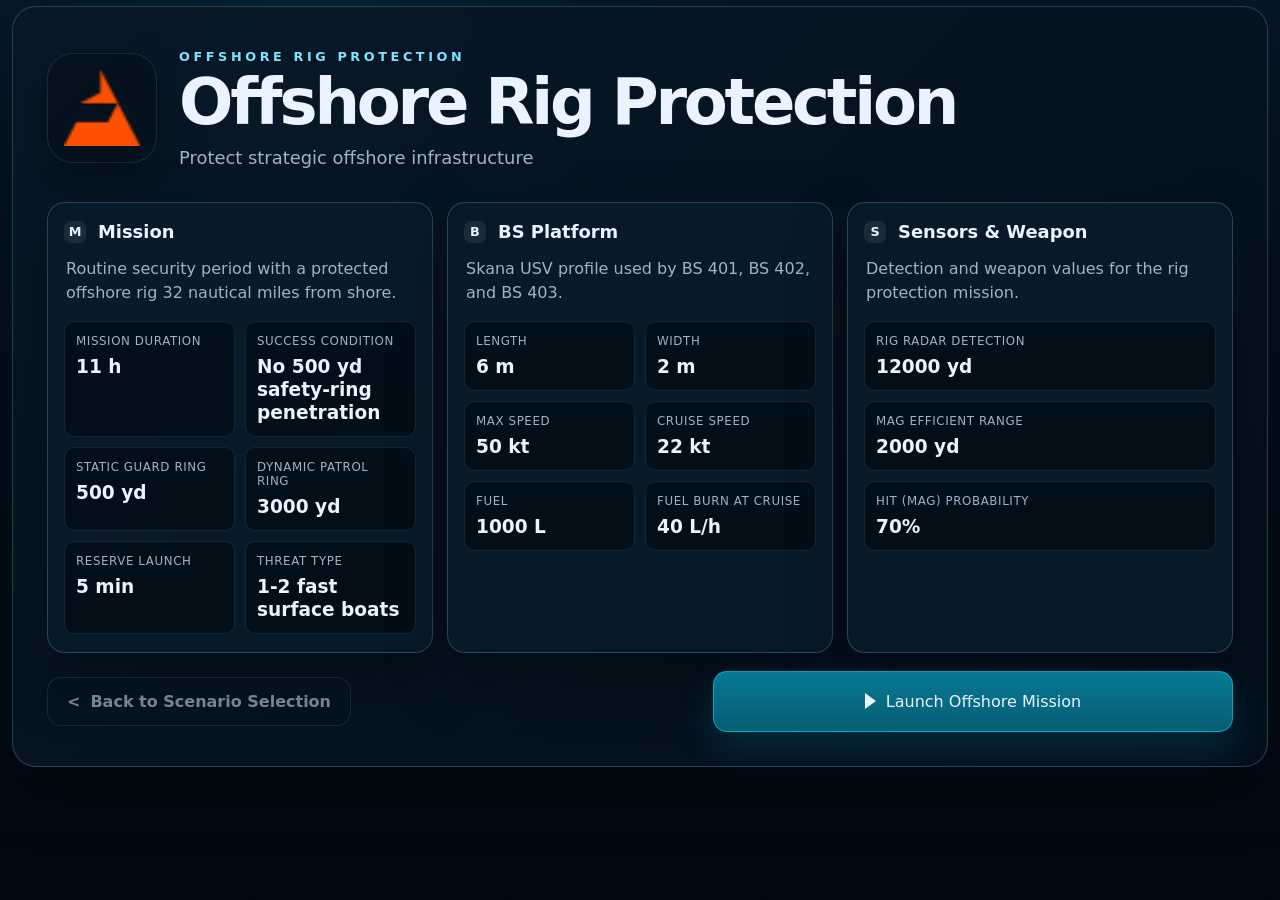
==== index.html @ 918a31ff "full project" ====
<!doctype html>
<html lang="en">
<head>
  <meta charset="utf-8" />
  <meta name="viewport" content="width=device-width, initial-scale=1" />
  <title>Skana - Admiral's Rig Protection Senario</title>
  <link rel="icon" href="assets/favicon.ico" sizes="any" />
  <link rel="icon" type="image/png" href="assets/favicon.png" />
  <link rel="stylesheet" href="css/styles.css" />
</head>
<body class="landing-page">
  <main class="shell shell-large">
    <section class="hero-panel">
      <div class="hero-head">
        <div class="logo-card">
          <img src="assets/logo.png" alt="Skana logo" />
        </div>
        <div>
          <p class="eyebrow">Offshore Rig Protection</p>
          <h1>Offshore Rig Protection</h1>
          <p class="subtitle">Protect strategic offshore infrastructure</p>
        </div>
      </div>

      <section class="cards-grid landing-grid">
        <article class="info-card">
          <div class="card-title"><span class="title-mark">M</span><h2>Mission</h2></div>
          <p class="card-copy">Routine security period with a protected offshore rig 32 nautical miles from shore.</p>
          <div class="stats-grid mission-stats">
            <div class="stat"><span>Mission duration</span><strong>11 h</strong></div>
            <div class="stat"><span>Success condition</span><strong>No 500 yd safety-ring penetration</strong></div>
            <div class="stat"><span>Static guard ring</span><strong>500 yd</strong></div>
            <div class="stat"><span>Dynamic patrol ring</span><strong>3000 yd</strong></div>
            <div class="stat"><span>Reserve launch</span><strong>5 min</strong></div>
            <div class="stat"><span>Threat type</span><strong>1-2 fast surface boats</strong></div>
          </div>
        </article>

        <article class="info-card">
          <div class="card-title"><span class="title-mark">B</span><h2>BS Platform</h2></div>
          <p class="card-copy">Skana USV profile used by BS 401, BS 402, and BS 403.</p>
          <div class="stats-grid">
            <div class="stat"><span>Length</span><strong>6 m</strong></div>
            <div class="stat"><span>Width</span><strong>2 m</strong></div>
            <div class="stat"><span>Max speed</span><strong>50 kt</strong></div>
            <div class="stat"><span>Cruise speed</span><strong>22 kt</strong></div>
            <div class="stat"><span>Fuel</span><strong>1000 L</strong></div>
            <div class="stat"><span>Fuel burn at cruise</span><strong>40 L/h</strong></div>
          </div>
        </article>

        <article class="info-card">
          <div class="card-title"><span class="title-mark">S</span><h2>Sensors &amp; Weapon</h2></div>
          <p class="card-copy">Detection and weapon values for the rig protection mission.</p>
          <div class="stats-grid sensors-stats compact-stats">
            <div class="stat"><span>Rig radar detection</span><strong>12000 yd</strong></div>
            <div class="stat"><span>MAG efficient range</span><strong>2000 yd</strong></div>
            <div class="stat"><span>Hit (MAG) probability</span><strong>70%</strong></div>
          </div>
        </article>
      </section>

      <div class="landing-actions">
        <button class="btn btn-muted" type="button" disabled><span>&lt;</span> Back to Scenario Selection</button>
        <a class="btn btn-primary launch-btn" href="./simulation.html"><span class="play-glyph"></span> Launch Offshore Mission</a>
      </div>
    </section>
  </main>
</body>
</html>
---- css/styles.css ----
:root {
  --bg: #05101d;
  --panel: rgba(10, 27, 43, 0.86);
  --panel-strong: rgba(9, 24, 39, 0.98);
  --panel-soft: rgba(12, 36, 55, 0.55);
  --border: rgba(91, 146, 177, 0.37);
  --border-soft: rgba(91, 146, 177, 0.2);
  --text: #eaf3ff;
  --muted: #9eb4c8;
  --cyan: #0ea9c7;
  --cyan-soft: rgba(0, 177, 216, 0.3);
  --green: #82f5c3;
  --orange: #ff9c3d;
  --red: #ff5967;
  --blue: #5fb8ff;
  --shadow: 0 24px 60px rgba(0, 0, 0, 0.34);
  --radius-xl: 24px;
  --radius-lg: 18px;
  --radius-md: 12px;
  font-family: Inter, ui-sans-serif, system-ui, -apple-system, BlinkMacSystemFont, "Segoe UI", sans-serif;
}

* { box-sizing: border-box; }

html, body { margin: 0; min-height: 100%; }

body {
  background: radial-gradient(circle at 25% 10%, rgba(0, 150, 190, 0.12), transparent 28%),
              linear-gradient(180deg, #061727 0%, #04101c 44%, #020811 100%);
  color: var(--text);
}

a { color: inherit; text-decoration: none; }

button, a.btn {
  font: inherit;
}

.shell {
  width: min(100%, 1920px);
  margin: 0 auto;
  padding: 6px 12px;
}

.shell-large { min-height: 100vh; display: flex; align-items: flex-start; }

.hero-panel {
  width: 100%;
  border: 1px solid var(--border);
  border-radius: 24px;
  padding: 42px 34px 34px;
  background: linear-gradient(135deg, rgba(8, 24, 39, 0.94), rgba(4, 16, 28, 0.94));
  box-shadow: var(--shadow);
}

.hero-head {
  display: flex;
  gap: 22px;
  align-items: center;
  margin-bottom: 34px;
}

.logo-card {
  width: 110px;
  height: 110px;
  border-radius: 26px;
  display: grid;
  place-items: center;
  border: 1px solid var(--border-soft);
  background: rgba(6, 18, 29, 0.88);
  box-shadow: 0 20px 48px rgba(0, 0, 0, 0.28);
}

.logo-card img { width: 76px; height: 76px; object-fit: contain; }

.eyebrow {
  margin: 0 0 8px;
  color: #7ee3ff;
  text-transform: uppercase;
  letter-spacing: 0.28em;
  font-size: 0.8rem;
  font-weight: 700;
}

h1 {
  margin: 0;
  font-size: clamp(2.6rem, 5vw, 5.1rem);
  line-height: 0.95;
  letter-spacing: -0.05em;
  font-weight: 900;
}

.subtitle {
  color: var(--muted);
  font-size: 1.12rem;
  margin: 14px 0 0;
}

.cards-grid {
  display: grid;
  grid-template-columns: repeat(3, minmax(0, 1fr));
  gap: 14px;
}

.info-card,
.panel-glass,
.status-card {
  border: 1px solid var(--border);
  background: var(--panel);
  border-radius: var(--radius-lg);
  box-shadow: var(--shadow);
}

.info-card { padding: 18px 16px; }

.card-title { display: flex; align-items: center; gap: 12px; }
.card-title h2 { margin: 0; font-size: 1.12rem; }
.title-mark {
  display: inline-grid;
  place-items: center;
  width: 22px;
  height: 22px;
  color: #e8f4ff;
  font-weight: 900;
  font-size: 0.8rem;
  background: rgba(255, 255, 255, 0.08);
  border-radius: 7px;
}
.card-copy { color: var(--muted); margin: 14px 2px 16px; line-height: 1.5; }

.stats-grid {
  display: grid;
  grid-template-columns: repeat(2, minmax(0, 1fr));
  gap: 10px;
}

.mission-stats { grid-template-columns: repeat(2, minmax(0, 1fr)); }
.compact-stats { grid-template-columns: repeat(1, minmax(0, 1fr)); }

.stat {
  min-height: 68px;
  padding: 12px 11px;
  border-radius: 10px;
  background: rgba(1, 10, 18, 0.68);
  border: 1px solid rgba(60, 112, 145, 0.25);
}

.stat span,
.status-card span {
  display: block;
  color: var(--muted);
  font-size: 0.74rem;
  text-transform: uppercase;
  letter-spacing: 0.05em;
  margin-bottom: 7px;
}

.stat strong { display: block; color: var(--text); font-size: 1.16rem; line-height: 1.24; }

.landing-actions {
  display: flex;
  justify-content: space-between;
  gap: 20px;
  align-items: center;
  margin-top: 18px;
}

.btn {
  border: 1px solid var(--border);
  border-radius: 14px;
  color: var(--text);
  padding: 14px 19px;
  background: rgba(8, 26, 42, 0.72);
  cursor: pointer;
  display: inline-flex;
  align-items: center;
  justify-content: center;
  gap: 10px;
  min-height: 46px;
  font-weight: 800;
  transition: transform 150ms ease, border-color 150ms ease, background 150ms ease, box-shadow 150ms ease;
}

.btn:hover { transform: translateY(-1px); border-color: rgba(120, 211, 255, 0.75); }
.btn:disabled { opacity: 0.5; cursor: not-allowed; transform: none; }
.btn-primary { border-color: rgba(0, 220, 255, 0.55); background: linear-gradient(180deg, #087994, #075d73); box-shadow: 0 18px 36px rgba(0, 160, 202, 0.18); }
.btn-muted { background: rgba(5, 20, 32, 0.78); }
.btn.small { min-height: 38px; padding: 10px 16px; border-radius: 11px; font-size: 0.9rem; }
.launch-btn { min-width: min(520px, 46vw); font-size: 1.5rem; padding-block: 20px; }
.play-glyph { width: 0; height: 0; border-top: 8px solid transparent; border-bottom: 8px solid transparent; border-left: 11px solid currentColor; display: inline-block; }

.sim-page { overflow-x: hidden; }
.sim-shell { width: min(100%, 1460px); margin: 0 auto; padding: 14px 16px 26px; }

.sim-controls {
  display: flex;
  align-items: center;
  flex-wrap: wrap;
  gap: 16px 24px;
  padding: 14px;
  margin-bottom: 14px;
}
.control-row, .speed-row { display: flex; gap: 10px; align-items: center; flex-wrap: wrap; }
.speed-label { color: var(--muted); font-weight: 800; font-size: 0.78rem; text-transform: uppercase; letter-spacing: 0.02em; }
.speed-btn {
  color: var(--text);
  background: rgba(5, 18, 30, 0.85);
  border: 1px solid var(--border);
  border-radius: 11px;
  padding: 10px 16px;
  font-weight: 900;
  cursor: pointer;
}
.speed-btn.active { color: var(--green); border-color: rgba(0, 220, 255, 0.7); background: rgba(0, 160, 190, 0.22); }

.sim-layout { display: grid; grid-template-columns: minmax(0, 1fr) 320px; gap: 14px; }
.map-wrap { position: relative; min-height: 580px; padding: 0; overflow: hidden; border-radius: 14px; }
#simCanvas { display: block; width: 100%; height: min(64vw, 720px); min-height: 560px; background: #083047; }
.fps-badge {
  position: absolute; left: 18px; bottom: 20px;
  min-width: 86px;
  padding: 12px 14px;
  border-radius: 12px;
  background: rgba(17, 42, 50, 0.82);
  border: 1px solid rgba(159, 211, 226, 0.48);
  text-align: center;
}
.fps-badge span { display: block; color: var(--muted); font-size: 0.64rem; letter-spacing: 0.2em; }
.fps-badge strong { color: var(--green); font-size: 1rem; }
.orientation-overlay {
  position: absolute;
  right: 14px;
  top: 14px;
  width: 250px;
  padding: 10px;
  border-radius: 16px;
  border: 1px solid rgba(116, 192, 220, 0.32);
  background: rgba(4, 16, 27, 0.58);
  backdrop-filter: blur(6px);
  opacity: 0.86;
}
.orientation-head { color: var(--muted); font-size: 0.7rem; text-transform: uppercase; letter-spacing: 0.12em; margin: 0 0 6px 2px; font-weight: 800; }
#miniCanvas { width: 100%; height: 150px; display: block; }

.side-panel { padding: 16px; }
.panel-title { color: var(--text); font-weight: 900; margin-bottom: 12px; }
.logic-step {
  padding: 11px 12px;
  border-radius: 11px;
  border: 1px solid rgba(70, 124, 156, 0.22);
  background: rgba(2, 12, 20, 0.5);
  color: var(--muted);
  margin-bottom: 9px;
  font-size: 0.88rem;
  line-height: 1.35;
}
.logic-step.active { color: var(--green); border-color: rgba(130, 245, 195, 0.35); background: rgba(36, 102, 82, 0.18); }
.logic-step.warning { color: var(--orange); border-color: rgba(255, 156, 61, 0.4); background: rgba(105, 61, 18, 0.18); }
.logic-step.danger { color: #ffe5e8; border-color: rgba(255, 89, 103, 0.55); background: rgba(119, 31, 42, 0.22); }
.scenario-seed { margin-top: 12px; color: var(--muted); font-size: 0.82rem; line-height: 1.45; }

.status-grid { display: grid; grid-template-columns: repeat(5, minmax(0, 1fr)); gap: 10px; margin-top: 12px; }
.status-card { padding: 12px 14px; min-height: 70px; }
.status-card strong { font-size: 1.22rem; }

.lower-panels { display: grid; grid-template-columns: minmax(0, 1.2fr) minmax(320px, 0.8fr); gap: 12px; margin-top: 12px; }
.events, .threats { padding: 14px; min-height: 150px; }
.events ol { margin: 0; padding: 0 0 0 20px; max-height: 190px; overflow: auto; color: var(--muted); }
.events li { margin: 0 0 7px; line-height: 1.4; }
.events li strong { color: var(--green); }
.threats table { width: 100%; border-collapse: collapse; color: var(--muted); font-size: 0.86rem; }
.threats th, .threats td { padding: 9px 8px; border-bottom: 1px solid rgba(80, 136, 165, 0.2); text-align: left; }
.threats th { color: #d4e9f8; font-size: 0.76rem; text-transform: uppercase; letter-spacing: 0.06em; }
.status-pill { display: inline-flex; align-items: center; gap: 7px; }
.status-dot { width: 9px; height: 9px; border-radius: 999px; display: inline-block; }

.approval-modal {
  position: fixed; inset: 0;
  display: grid;
  place-items: center;
  z-index: 50;
  background: rgba(1, 4, 9, 0.78);
  backdrop-filter: blur(6px);
  padding: 22px;
}
.hidden { display: none !important; }
.approval-card {
  width: min(780px, 94vw);
  border-radius: 24px;
  padding: 26px;
  border: 1px solid rgba(255, 255, 255, 0.16);
  box-shadow: 0 30px 90px rgba(0, 0, 0, 0.5);
  transition: background 300ms ease, border-color 300ms ease;
}
.approval-card.pending { background: linear-gradient(135deg, rgba(119, 18, 28, 0.94), rgba(50, 8, 16, 0.96)); border-color: rgba(255, 90, 106, 0.68); }
.approval-card.approved { background: linear-gradient(135deg, rgba(20, 107, 74, 0.94), rgba(8, 48, 42, 0.96)); border-color: rgba(130, 245, 195, 0.68); }
.approval-copy h2 { margin: 0 0 10px; font-size: clamp(1.7rem, 4vw, 3rem); line-height: 1.02; }
.approval-copy p:last-child { color: rgba(255, 255, 255, 0.82); }
.approval-actions { display: flex; gap: 12px; flex-wrap: wrap; margin-top: 22px; }
.video-feed {
  width: min(780px, 94vw);
  margin-top: 16px;
  border-radius: 18px;
  overflow: hidden;
  border: 1px solid rgba(116, 220, 255, 0.35);
  background: #05131b;
  box-shadow: 0 20px 60px rgba(0, 0, 0, 0.48);
}
.video-top, .video-bottom { display: flex; justify-content: space-between; padding: 10px 14px; color: var(--green); font-weight: 900; letter-spacing: 0.08em; font-size: 0.78rem; background: rgba(6, 21, 29, 0.95); }
.video-frame { height: 240px; position: relative; overflow: hidden; background: repeating-linear-gradient(0deg, #0b2f3d 0, #0b2f3d 2px, #092533 3px, #092533 6px); }
.video-frame:before { content: ""; position: absolute; inset: 0; background: radial-gradient(circle at 52% 48%, rgba(130, 245, 195, 0.14), transparent 18%), linear-gradient(90deg, rgba(255,255,255,0.04), transparent 30%, rgba(255,255,255,0.04)); }
.reticle { position: absolute; inset: 50% auto auto 50%; width: 108px; height: 108px; border: 2px solid rgba(130, 245, 195, 0.84); border-radius: 50%; transform: translate(-50%, -50%); }
.reticle:before, .reticle:after { content: ""; position: absolute; background: rgba(130, 245, 195, 0.84); }
.reticle:before { left: 50%; top: -34px; width: 2px; height: 176px; }
.reticle:after { top: 50%; left: -34px; height: 2px; width: 176px; }
.video-target { position: absolute; left: 53%; top: 48%; width: 52px; height: 14px; background: var(--orange); clip-path: polygon(100% 50%, 0 0, 18% 50%, 0 100%); transform: translate(-50%, -50%) rotate(-12deg); filter: drop-shadow(0 0 10px rgba(255, 156, 61, 0.8)); }
.scan-line { position: absolute; left: 0; right: 0; height: 4px; background: rgba(130, 245, 195, 0.24); animation: scan 1.8s linear infinite; }
@keyframes scan { from { top: 0; } to { top: 100%; } }

@media (max-width: 1100px) {
  .cards-grid, .landing-grid, .sim-layout, .lower-panels { grid-template-columns: 1fr; }
  .status-grid { grid-template-columns: repeat(2, minmax(0, 1fr)); }
  .launch-btn { min-width: unset; font-size: 1.1rem; }
  .landing-actions { align-items: stretch; flex-direction: column-reverse; }
}

@media (max-width: 640px) {
  .hero-panel { padding: 26px 18px; }
  .hero-head { align-items: flex-start; }
  .logo-card { width: 78px; height: 78px; border-radius: 20px; }
  .logo-card img { width: 54px; height: 54px; }
  .stats-grid, .mission-stats { grid-template-columns: 1fr; }
  .status-grid { grid-template-columns: 1fr; }
  .orientation-overlay { width: 210px; right: 10px; top: 10px; }
  .fps-badge { left: 10px; bottom: 10px; }
}
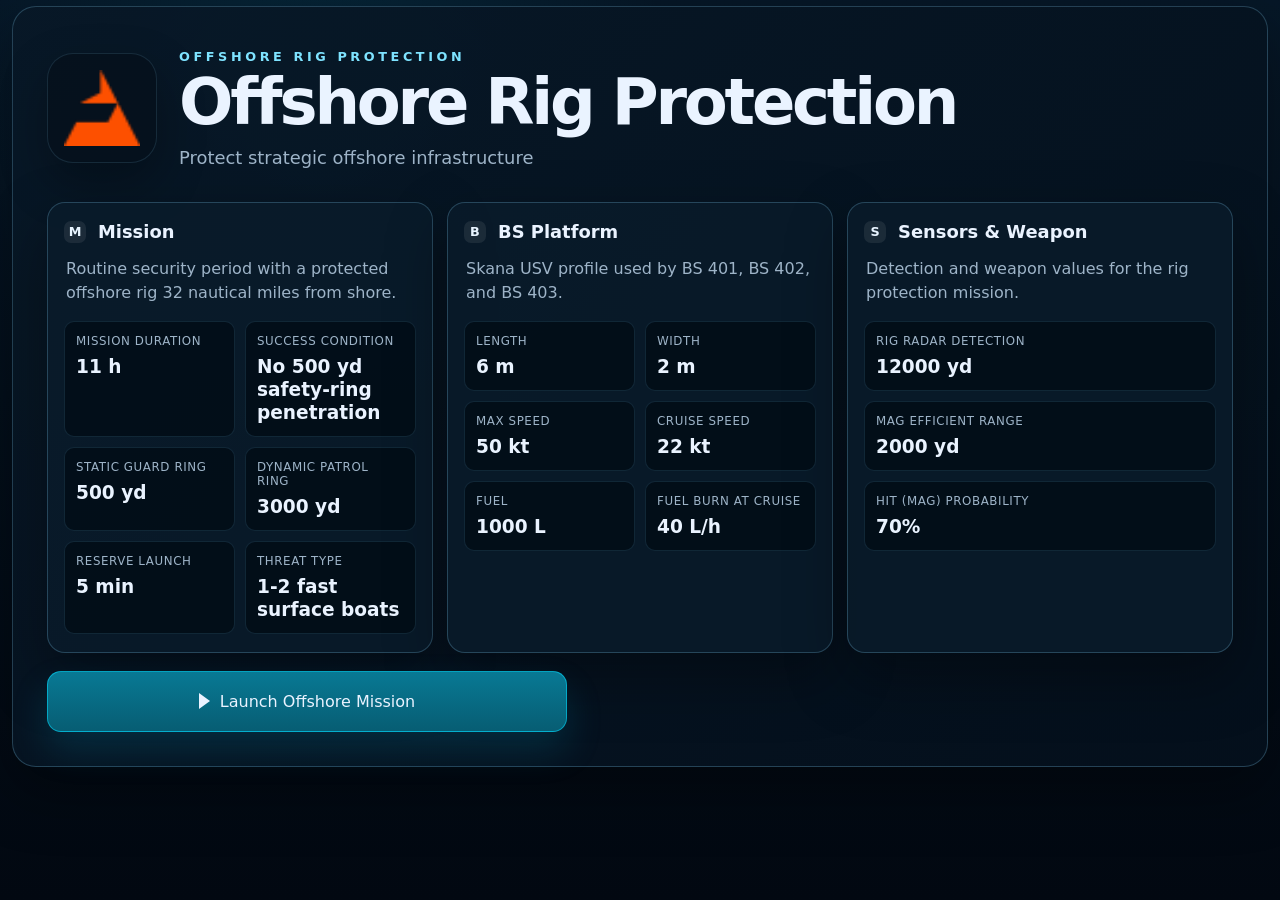
==== commit 5be688b9: "small text fixes" ====
--- a/index.html
+++ b/index.html
@@ -61,7 +61,6 @@
       </section>
 
       <div class="landing-actions">
-        <button class="btn btn-muted" type="button" disabled><span>&lt;</span> Back to Scenario Selection</button>
         <a class="btn btn-primary launch-btn" href="./simulation.html"><span class="play-glyph"></span> Launch Offshore Mission</a>
       </div>
     </section>
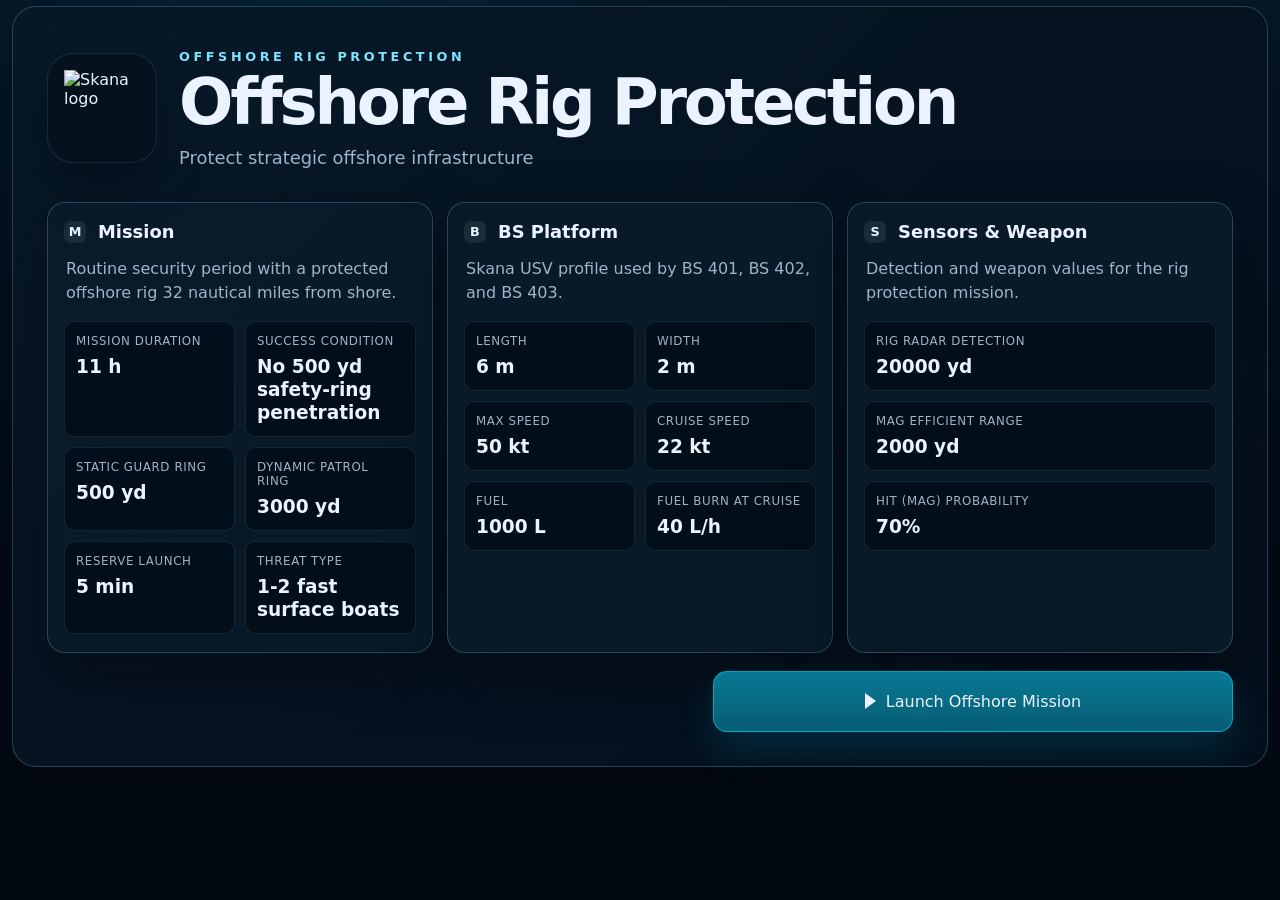
==== commit 8ce7da01: "fixes" ====
--- a/index.html
+++ b/index.html
@@ -53,7 +53,7 @@
           <div class="card-title"><span class="title-mark">S</span><h2>Sensors &amp; Weapon</h2></div>
           <p class="card-copy">Detection and weapon values for the rig protection mission.</p>
           <div class="stats-grid sensors-stats compact-stats">
-            <div class="stat"><span>Rig radar detection</span><strong>12000 yd</strong></div>
+            <div class="stat"><span>Rig radar detection</span><strong>20000 yd</strong></div>
             <div class="stat"><span>MAG efficient range</span><strong>2000 yd</strong></div>
             <div class="stat"><span>Hit (MAG) probability</span><strong>70%</strong></div>
           </div>
--- a/css/styles.css
+++ b/css/styles.css
@@ -159,7 +159,7 @@
 
 .landing-actions {
   display: flex;
-  justify-content: space-between;
+  justify-content: flex-end;
   gap: 20px;
   align-items: center;
   margin-top: 18px;
@@ -274,50 +274,75 @@
 .status-pill { display: inline-flex; align-items: center; gap: 7px; }
 .status-dot { width: 9px; height: 9px; border-radius: 999px; display: inline-block; }
 
-.approval-modal {
-  position: fixed; inset: 0;
-  display: grid;
-  place-items: center;
-  z-index: 50;
-  background: rgba(1, 4, 9, 0.78);
-  backdrop-filter: blur(6px);
-  padding: 22px;
+
+.map-notice {
+  position: absolute;
+  top: 12px;
+  left: 50%;
+  transform: translateX(-50%);
+  z-index: 25;
+  max-width: min(90%, 760px);
+  padding: 11px 16px;
+  border-radius: 14px;
+  border: 1px solid rgba(126, 227, 255, 0.55);
+  background: rgba(5, 24, 38, 0.88);
+  color: var(--text);
+  box-shadow: 0 14px 34px rgba(0, 0, 0, 0.34);
+  font-weight: 850;
+  text-align: center;
+}
+
+.approval-banner {
+  position: absolute;
+  top: 12px;
+  left: 50%;
+  transform: translateX(-50%);
+  width: min(96%, 900px);
+  z-index: 30;
+  pointer-events: auto;
 }
 .hidden { display: none !important; }
 .approval-card {
-  width: min(780px, 94vw);
-  border-radius: 24px;
-  padding: 26px;
+  width: 100%;
+  border-radius: 16px;
+  padding: 14px 16px;
   border: 1px solid rgba(255, 255, 255, 0.16);
-  box-shadow: 0 30px 90px rgba(0, 0, 0, 0.5);
+  box-shadow: 0 16px 46px rgba(0, 0, 0, 0.42);
   transition: background 300ms ease, border-color 300ms ease;
-}
-.approval-card.pending { background: linear-gradient(135deg, rgba(119, 18, 28, 0.94), rgba(50, 8, 16, 0.96)); border-color: rgba(255, 90, 106, 0.68); }
-.approval-card.approved { background: linear-gradient(135deg, rgba(20, 107, 74, 0.94), rgba(8, 48, 42, 0.96)); border-color: rgba(130, 245, 195, 0.68); }
-.approval-copy h2 { margin: 0 0 10px; font-size: clamp(1.7rem, 4vw, 3rem); line-height: 1.02; }
-.approval-copy p:last-child { color: rgba(255, 255, 255, 0.82); }
-.approval-actions { display: flex; gap: 12px; flex-wrap: wrap; margin-top: 22px; }
+  display: grid;
+  grid-template-columns: minmax(0, 1fr) auto;
+  gap: 14px;
+  align-items: center;
+}
+.approval-card.pending { background: linear-gradient(135deg, rgba(119, 18, 28, 0.92), rgba(50, 8, 16, 0.92)); border-color: rgba(255, 90, 106, 0.68); }
+.approval-card.approved { background: linear-gradient(135deg, rgba(20, 107, 74, 0.92), rgba(8, 48, 42, 0.92)); border-color: rgba(130, 245, 195, 0.68); }
+.approval-card .eyebrow { margin-bottom: 4px; font-size: 0.68rem; }
+.approval-copy h2 { margin: 0 0 4px; font-size: clamp(1rem, 1.8vw, 1.6rem); line-height: 1.05; }
+.approval-copy p:last-child { color: rgba(255, 255, 255, 0.82); margin: 0; font-size: 0.84rem; }
+.approval-actions { display: flex; gap: 10px; flex-wrap: wrap; justify-content: flex-end; }
 .video-feed {
-  width: min(780px, 94vw);
-  margin-top: 16px;
-  border-radius: 18px;
+  width: 100%;
+  margin-top: 14px;
+  border-radius: 16px;
   overflow: hidden;
   border: 1px solid rgba(116, 220, 255, 0.35);
   background: #05131b;
-  box-shadow: 0 20px 60px rgba(0, 0, 0, 0.48);
-}
-.video-top, .video-bottom { display: flex; justify-content: space-between; padding: 10px 14px; color: var(--green); font-weight: 900; letter-spacing: 0.08em; font-size: 0.78rem; background: rgba(6, 21, 29, 0.95); }
-.video-frame { height: 240px; position: relative; overflow: hidden; background: repeating-linear-gradient(0deg, #0b2f3d 0, #0b2f3d 2px, #092533 3px, #092533 6px); }
+  box-shadow: 0 18px 46px rgba(0, 0, 0, 0.34);
+}
+.video-top, .video-bottom { display: flex; justify-content: space-between; gap: 8px; padding: 9px 11px; color: var(--green); font-weight: 900; letter-spacing: 0.06em; font-size: 0.68rem; background: rgba(6, 21, 29, 0.95); }
+.video-frame { height: 160px; position: relative; overflow: hidden; background: repeating-linear-gradient(0deg, #0b2f3d 0, #0b2f3d 2px, #092533 3px, #092533 6px); }
 .video-frame:before { content: ""; position: absolute; inset: 0; background: radial-gradient(circle at 52% 48%, rgba(130, 245, 195, 0.14), transparent 18%), linear-gradient(90deg, rgba(255,255,255,0.04), transparent 30%, rgba(255,255,255,0.04)); }
-.reticle { position: absolute; inset: 50% auto auto 50%; width: 108px; height: 108px; border: 2px solid rgba(130, 245, 195, 0.84); border-radius: 50%; transform: translate(-50%, -50%); }
+.reticle { position: absolute; inset: 50% auto auto 50%; width: 86px; height: 86px; border: 2px solid rgba(130, 245, 195, 0.84); border-radius: 50%; transform: translate(-50%, -50%); }
 .reticle:before, .reticle:after { content: ""; position: absolute; background: rgba(130, 245, 195, 0.84); }
-.reticle:before { left: 50%; top: -34px; width: 2px; height: 176px; }
-.reticle:after { top: 50%; left: -34px; height: 2px; width: 176px; }
-.video-target { position: absolute; left: 53%; top: 48%; width: 52px; height: 14px; background: var(--orange); clip-path: polygon(100% 50%, 0 0, 18% 50%, 0 100%); transform: translate(-50%, -50%) rotate(-12deg); filter: drop-shadow(0 0 10px rgba(255, 156, 61, 0.8)); }
+.reticle:before { left: 50%; top: -28px; width: 2px; height: 142px; }
+.reticle:after { top: 50%; left: -28px; height: 2px; width: 142px; }
+.video-target { position: absolute; left: 53%; top: 48%; width: 38px; height: 11px; background: var(--orange); clip-path: polygon(100% 50%, 0 0, 18% 50%, 0 100%); transform: translate(-50%, -50%) rotate(-12deg); filter: drop-shadow(0 0 10px rgba(255, 156, 61, 0.8)); }
 .scan-line { position: absolute; left: 0; right: 0; height: 4px; background: rgba(130, 245, 195, 0.24); animation: scan 1.8s linear infinite; }
 @keyframes scan { from { top: 0; } to { top: 100%; } }
 
 @media (max-width: 1100px) {
+  .approval-card { grid-template-columns: 1fr; }
+  .approval-actions { justify-content: flex-start; }
   .cards-grid, .landing-grid, .sim-layout, .lower-panels { grid-template-columns: 1fr; }
   .status-grid { grid-template-columns: repeat(2, minmax(0, 1fr)); }
   .launch-btn { min-width: unset; font-size: 1.1rem; }
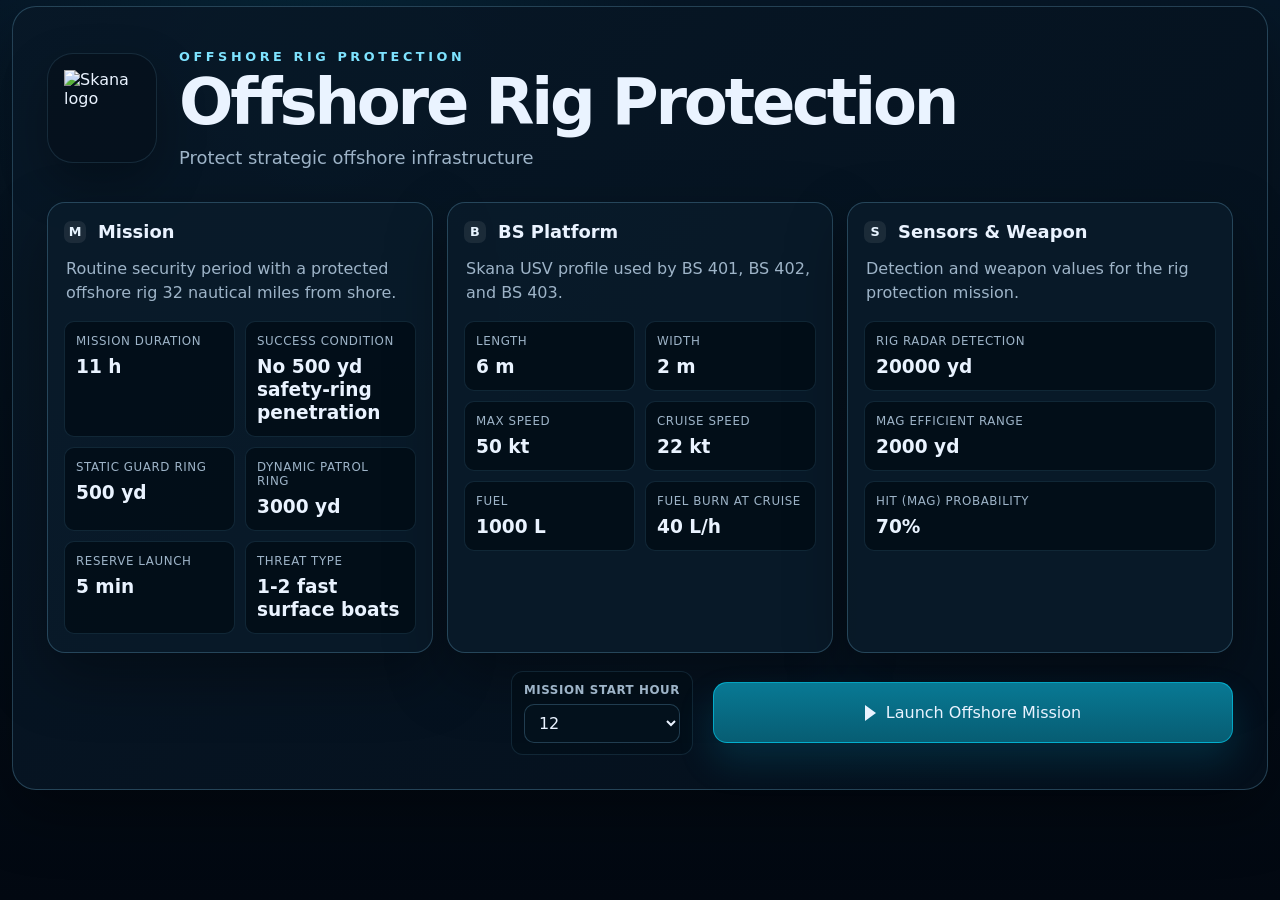
==== commit f235b26d: "time of day fix" ====
--- a/index.html
+++ b/index.html
@@ -3,7 +3,7 @@
 <head>
   <meta charset="utf-8" />
   <meta name="viewport" content="width=device-width, initial-scale=1" />
-  <title>Skana - Admiral's Rig Protection Senario</title>
+  <title>Skana - Admiral's Rig Protection Scenario</title>
   <link rel="icon" href="assets/favicon.ico" sizes="any" />
   <link rel="icon" type="image/png" href="assets/favicon.png" />
   <link rel="stylesheet" href="css/styles.css" />
@@ -61,9 +61,54 @@
       </section>
 
       <div class="landing-actions">
-        <a class="btn btn-primary launch-btn" href="./simulation.html"><span class="play-glyph"></span> Launch Offshore Mission</a>
+        <label class="setting-field launch-setting" for="missionStartHour">
+          <span>Mission start hour</span>
+          <select id="missionStartHour" class="setting-control">
+            <option value="0">0</option>
+            <option value="1">1</option>
+            <option value="2">2</option>
+            <option value="3">3</option>
+            <option value="4">4</option>
+            <option value="5">5</option>
+            <option value="6">6</option>
+            <option value="7">7</option>
+            <option value="8">8</option>
+            <option value="9">9</option>
+            <option value="10">10</option>
+            <option value="11">11</option>
+            <option value="12" selected>12</option>
+            <option value="13">13</option>
+            <option value="14">14</option>
+            <option value="15">15</option>
+            <option value="16">16</option>
+            <option value="17">17</option>
+            <option value="18">18</option>
+            <option value="19">19</option>
+            <option value="20">20</option>
+            <option value="21">21</option>
+            <option value="22">22</option>
+            <option value="23">23</option>
+          </select>
+        </label>
+        <a id="launchMissionBtn" class="btn btn-primary launch-btn" href="./simulation.html?startHour=12"><span class="play-glyph"></span> Launch Offshore Mission</a>
       </div>
     </section>
   </main>
+  <script>
+    (() => {
+      const hourSelect = document.getElementById('missionStartHour');
+      const launchBtn = document.getElementById('launchMissionBtn');
+      if (!hourSelect || !launchBtn) return;
+
+      const updateLaunchHref = () => {
+        const hour = Number(hourSelect.value);
+        const safeHour = Number.isFinite(hour) ? Math.max(0, Math.min(23, hour)) : 12;
+        launchBtn.href = `./simulation.html?startHour=${safeHour}`;
+      };
+
+      hourSelect.addEventListener('change', updateLaunchHref);
+      updateLaunchHref();
+    })();
+  </script>
 </body>
 </html>
--- a/css/styles.css
+++ b/css/styles.css
@@ -164,6 +164,9 @@
   align-items: center;
   margin-top: 18px;
 }
+.launch-setting {
+  min-width: 170px;
+}
 
 .btn {
   border: 1px solid var(--border);
@@ -212,6 +215,55 @@
   cursor: pointer;
 }
 .speed-btn.active { color: var(--green); border-color: rgba(0, 220, 255, 0.7); background: rgba(0, 160, 190, 0.22); }
+.scenario-settings {
+  width: 100%;
+  display: grid;
+  grid-template-columns: repeat(4, minmax(0, 1fr));
+  gap: 10px;
+}
+.setting-field {
+  display: flex;
+  flex-direction: column;
+  gap: 7px;
+  padding: 11px 12px;
+  border-radius: 12px;
+  border: 1px solid rgba(70, 124, 156, 0.22);
+  background: rgba(2, 12, 20, 0.42);
+}
+.setting-field span {
+  color: var(--muted);
+  font-size: 0.74rem;
+  text-transform: uppercase;
+  letter-spacing: 0.05em;
+  font-weight: 800;
+}
+.setting-control {
+  width: 100%;
+  min-height: 38px;
+  border-radius: 10px;
+  border: 1px solid rgba(91, 146, 177, 0.35);
+  background: rgba(4, 18, 29, 0.9);
+  color: var(--text);
+  padding: 8px 10px;
+  font: inherit;
+}
+.setting-control:disabled {
+  opacity: 0.6;
+  cursor: not-allowed;
+}
+.setting-readout {
+  color: var(--green);
+  font-size: 0.96rem;
+  line-height: 1.3;
+}
+.setting-field-wide { grid-column: span 2; }
+.setting-hint {
+  grid-column: 1 / -1;
+  color: var(--muted);
+  font-size: 0.78rem;
+  line-height: 1.35;
+  padding-inline: 2px;
+}
 
 .sim-layout { display: grid; grid-template-columns: minmax(0, 1fr) 320px; gap: 14px; }
 .map-wrap { position: relative; min-height: 580px; padding: 0; overflow: hidden; border-radius: 14px; }
@@ -262,6 +314,12 @@
 .status-grid { display: grid; grid-template-columns: repeat(5, minmax(0, 1fr)); gap: 10px; margin-top: 12px; }
 .status-card { padding: 12px 14px; min-height: 70px; }
 .status-card strong { font-size: 1.22rem; }
+.status-detail {
+  color: var(--muted);
+  font-size: 0.8rem;
+  line-height: 1.35;
+  margin-top: 4px;
+}
 
 .lower-panels { display: grid; grid-template-columns: minmax(0, 1.2fr) minmax(320px, 0.8fr); gap: 12px; margin-top: 12px; }
 .events, .threats { padding: 14px; min-height: 150px; }
@@ -345,6 +403,8 @@
   .approval-actions { justify-content: flex-start; }
   .cards-grid, .landing-grid, .sim-layout, .lower-panels { grid-template-columns: 1fr; }
   .status-grid { grid-template-columns: repeat(2, minmax(0, 1fr)); }
+  .scenario-settings { grid-template-columns: repeat(2, minmax(0, 1fr)); }
+  .setting-field-wide { grid-column: span 2; }
   .launch-btn { min-width: unset; font-size: 1.1rem; }
   .landing-actions { align-items: stretch; flex-direction: column-reverse; }
 }
@@ -356,6 +416,8 @@
   .logo-card img { width: 54px; height: 54px; }
   .stats-grid, .mission-stats { grid-template-columns: 1fr; }
   .status-grid { grid-template-columns: 1fr; }
+  .scenario-settings { grid-template-columns: 1fr; }
+  .setting-field-wide { grid-column: span 1; }
   .orientation-overlay { width: 210px; right: 10px; top: 10px; }
   .fps-badge { left: 10px; bottom: 10px; }
 }
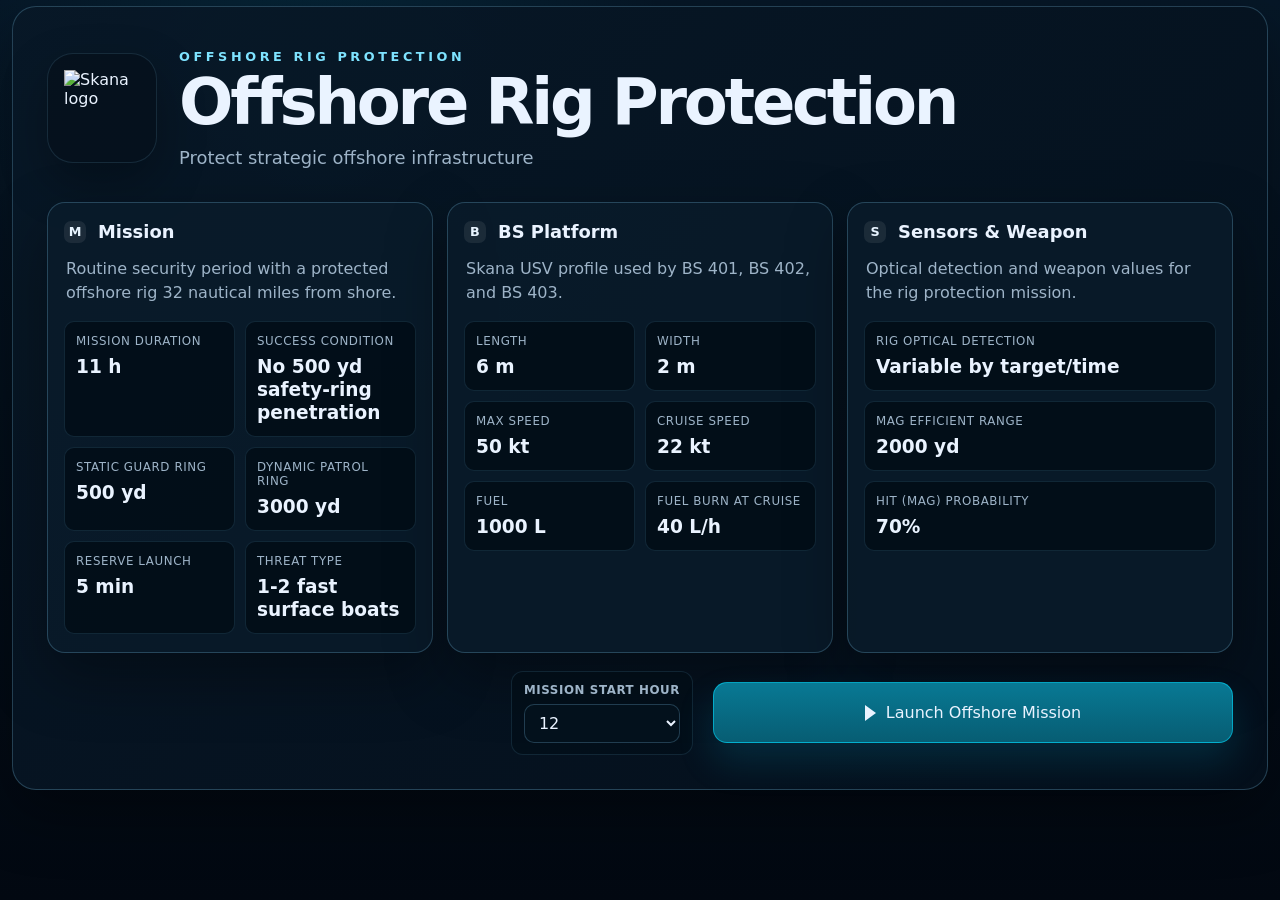
==== commit 9315220a: "add more inbar fixes" ====
--- a/index.html
+++ b/index.html
@@ -51,9 +51,9 @@
 
         <article class="info-card">
           <div class="card-title"><span class="title-mark">S</span><h2>Sensors &amp; Weapon</h2></div>
-          <p class="card-copy">Detection and weapon values for the rig protection mission.</p>
+          <p class="card-copy">Optical detection and weapon values for the rig protection mission.</p>
           <div class="stats-grid sensors-stats compact-stats">
-            <div class="stat"><span>Rig radar detection</span><strong>20000 yd</strong></div>
+            <div class="stat"><span>Rig optical detection</span><strong>Variable by target/time</strong></div>
             <div class="stat"><span>MAG efficient range</span><strong>2000 yd</strong></div>
             <div class="stat"><span>Hit (MAG) probability</span><strong>70%</strong></div>
           </div>
--- a/css/styles.css
+++ b/css/styles.css
@@ -349,6 +349,49 @@
   font-weight: 850;
   text-align: center;
 }
+.day-night-indicator {
+  position: absolute;
+  top: 14px;
+  left: 50%;
+  transform: translateX(-50%);
+  z-index: 24;
+  display: inline-flex;
+  align-items: center;
+  gap: 10px;
+  padding: 9px 14px;
+  border-radius: 999px;
+  border: 1px solid rgba(126, 227, 255, 0.4);
+  background: rgba(4, 18, 29, 0.78);
+  box-shadow: 0 12px 28px rgba(0, 0, 0, 0.28);
+  color: var(--text);
+  font-weight: 900;
+  letter-spacing: 0.04em;
+  text-transform: uppercase;
+  backdrop-filter: blur(6px);
+}
+.day-night-icon {
+  display: inline-grid;
+  place-items: center;
+  width: 28px;
+  height: 28px;
+  border-radius: 50%;
+  background: rgba(255, 255, 255, 0.08);
+  color: var(--green);
+  font-size: 1rem;
+  line-height: 1;
+}
+.day-night-indicator[data-state="day"] {
+  border-color: rgba(255, 227, 129, 0.46);
+}
+.day-night-indicator[data-state="day"] .day-night-icon {
+  color: var(--yellow);
+}
+.day-night-indicator[data-state="night"] {
+  border-color: rgba(95, 184, 255, 0.42);
+}
+.day-night-indicator[data-state="night"] .day-night-icon {
+  color: var(--blue);
+}
 
 .approval-banner {
   position: absolute;
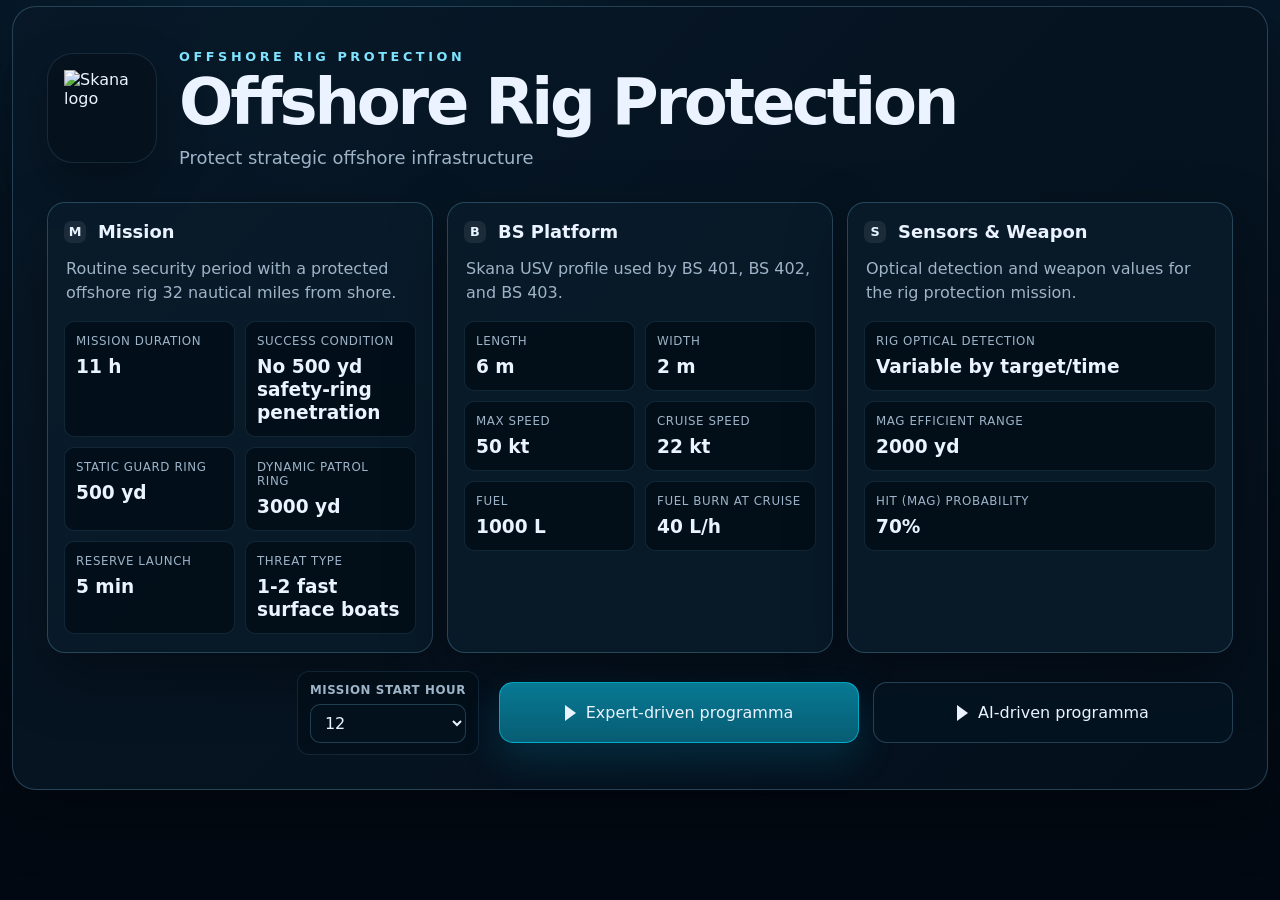
==== commit 6b9404de: "new ai case" ====
--- a/index.html
+++ b/index.html
@@ -90,20 +90,29 @@
             <option value="23">23</option>
           </select>
         </label>
-        <a id="launchMissionBtn" class="btn btn-primary launch-btn" href="./simulation.html?startHour=12"><span class="play-glyph"></span> Launch Offshore Mission</a>
+        <div class="launch-buttons" aria-label="Launch program mode">
+          <a id="launchExpertBtn" class="btn btn-primary launch-btn" href="./simulation.html?startHour=12&amp;mode=expert"><span class="play-glyph"></span> Expert-driven programma</a>
+          <a id="launchAiBtn" class="btn btn-muted launch-btn" href="./simulation.html?startHour=12&amp;mode=ai"><span class="play-glyph"></span> AI-driven programma</a>
+        </div>
       </div>
     </section>
   </main>
   <script>
     (() => {
       const hourSelect = document.getElementById('missionStartHour');
-      const launchBtn = document.getElementById('launchMissionBtn');
-      if (!hourSelect || !launchBtn) return;
+      const expertBtn = document.getElementById('launchExpertBtn');
+      const aiBtn = document.getElementById('launchAiBtn');
+      if (!hourSelect || !expertBtn || !aiBtn) return;
+
+      const buildHref = (mode) => {
+        const hour = Number(hourSelect.value);
+        const safeHour = Number.isFinite(hour) ? Math.max(0, Math.min(23, hour)) : 12;
+        return `./simulation.html?startHour=${safeHour}&mode=${mode}`;
+      };
 
       const updateLaunchHref = () => {
-        const hour = Number(hourSelect.value);
-        const safeHour = Number.isFinite(hour) ? Math.max(0, Math.min(23, hour)) : 12;
-        launchBtn.href = `./simulation.html?startHour=${safeHour}`;
+        expertBtn.href = buildHref('expert');
+        aiBtn.href = buildHref('ai');
       };
 
       hourSelect.addEventListener('change', updateLaunchHref);
--- a/css/styles.css
+++ b/css/styles.css
@@ -164,6 +164,12 @@
   align-items: center;
   margin-top: 18px;
 }
+.launch-buttons {
+  display: flex;
+  gap: 14px;
+  flex-wrap: wrap;
+  justify-content: flex-end;
+}
 .launch-setting {
   min-width: 170px;
 }
@@ -189,7 +195,7 @@
 .btn-primary { border-color: rgba(0, 220, 255, 0.55); background: linear-gradient(180deg, #087994, #075d73); box-shadow: 0 18px 36px rgba(0, 160, 202, 0.18); }
 .btn-muted { background: rgba(5, 20, 32, 0.78); }
 .btn.small { min-height: 38px; padding: 10px 16px; border-radius: 11px; font-size: 0.9rem; }
-.launch-btn { min-width: min(520px, 46vw); font-size: 1.5rem; padding-block: 20px; }
+.launch-btn { min-width: min(360px, 30vw); font-size: 1.28rem; padding-block: 20px; }
 .play-glyph { width: 0; height: 0; border-top: 8px solid transparent; border-bottom: 8px solid transparent; border-left: 11px solid currentColor; display: inline-block; }
 
 .sim-page { overflow-x: hidden; }
@@ -450,6 +456,7 @@
   .setting-field-wide { grid-column: span 2; }
   .launch-btn { min-width: unset; font-size: 1.1rem; }
   .landing-actions { align-items: stretch; flex-direction: column-reverse; }
+  .launch-buttons { justify-content: stretch; }
 }
 
 @media (max-width: 640px) {
